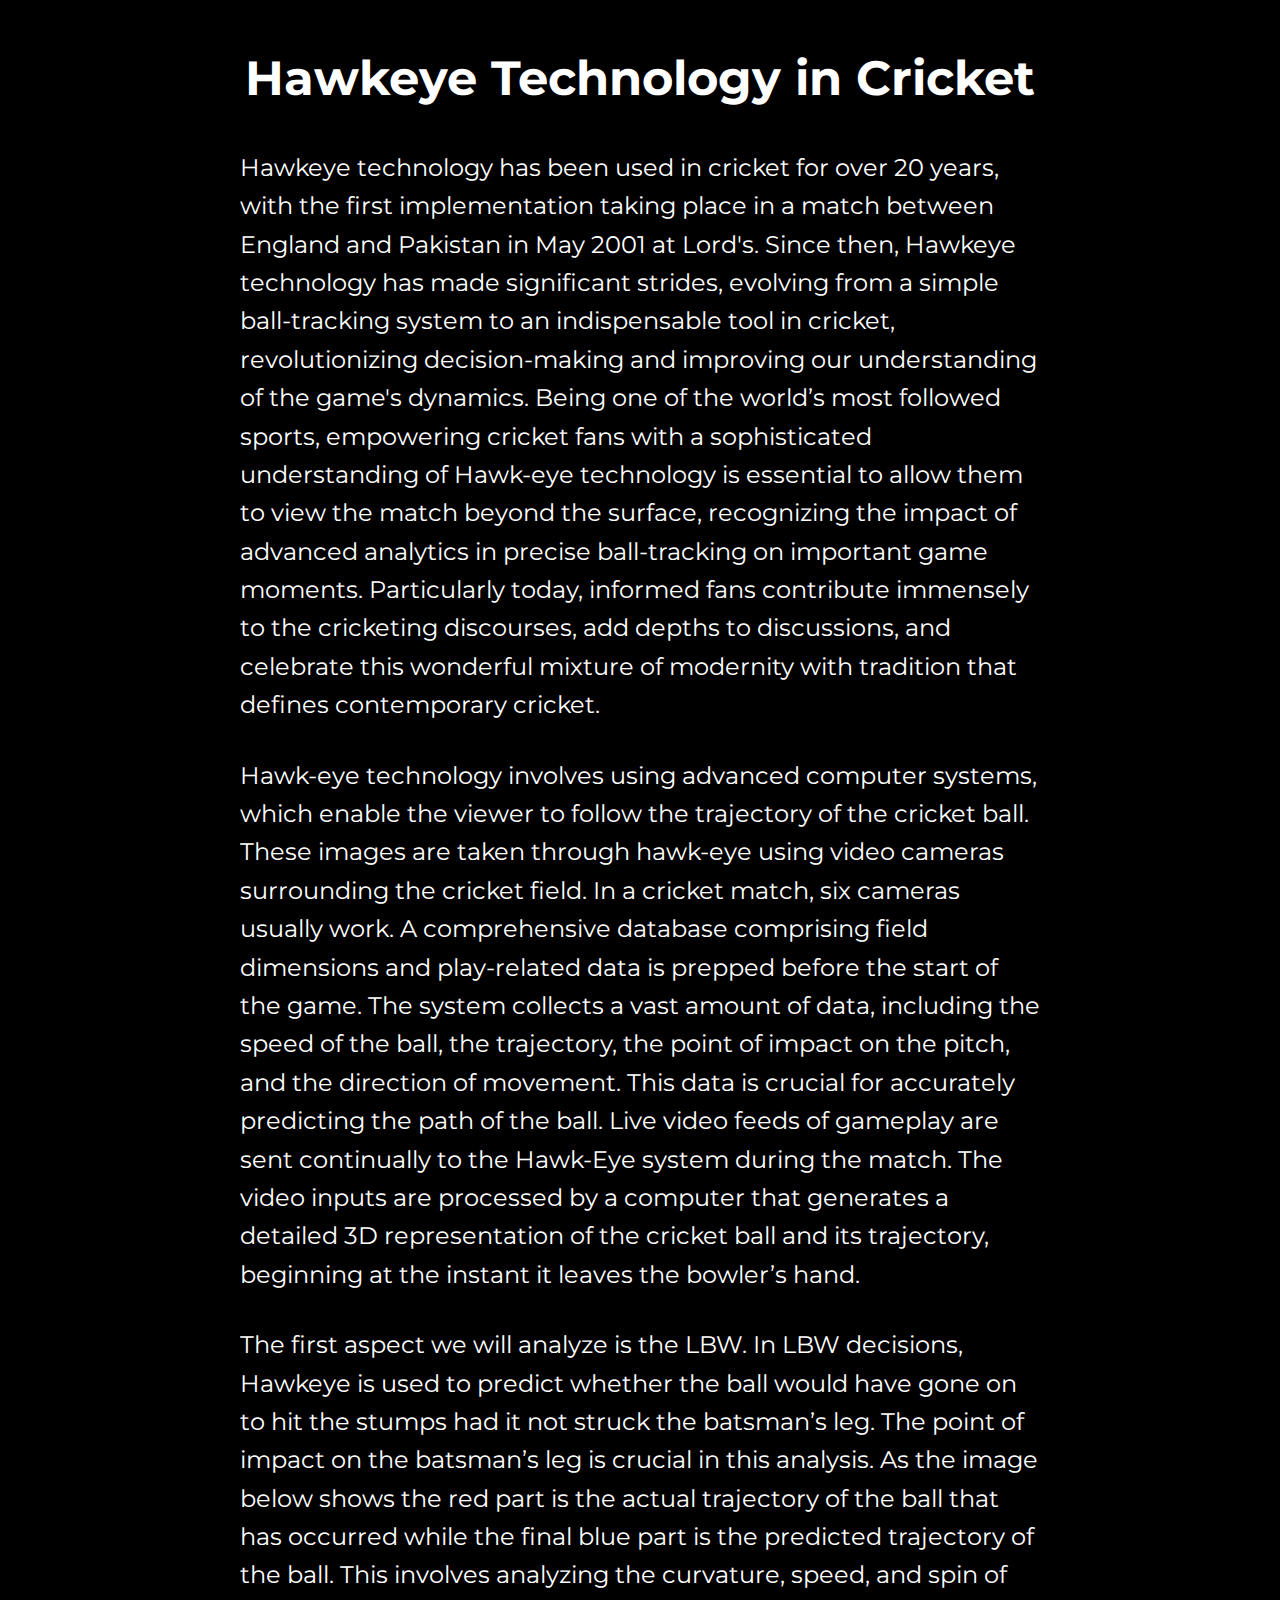
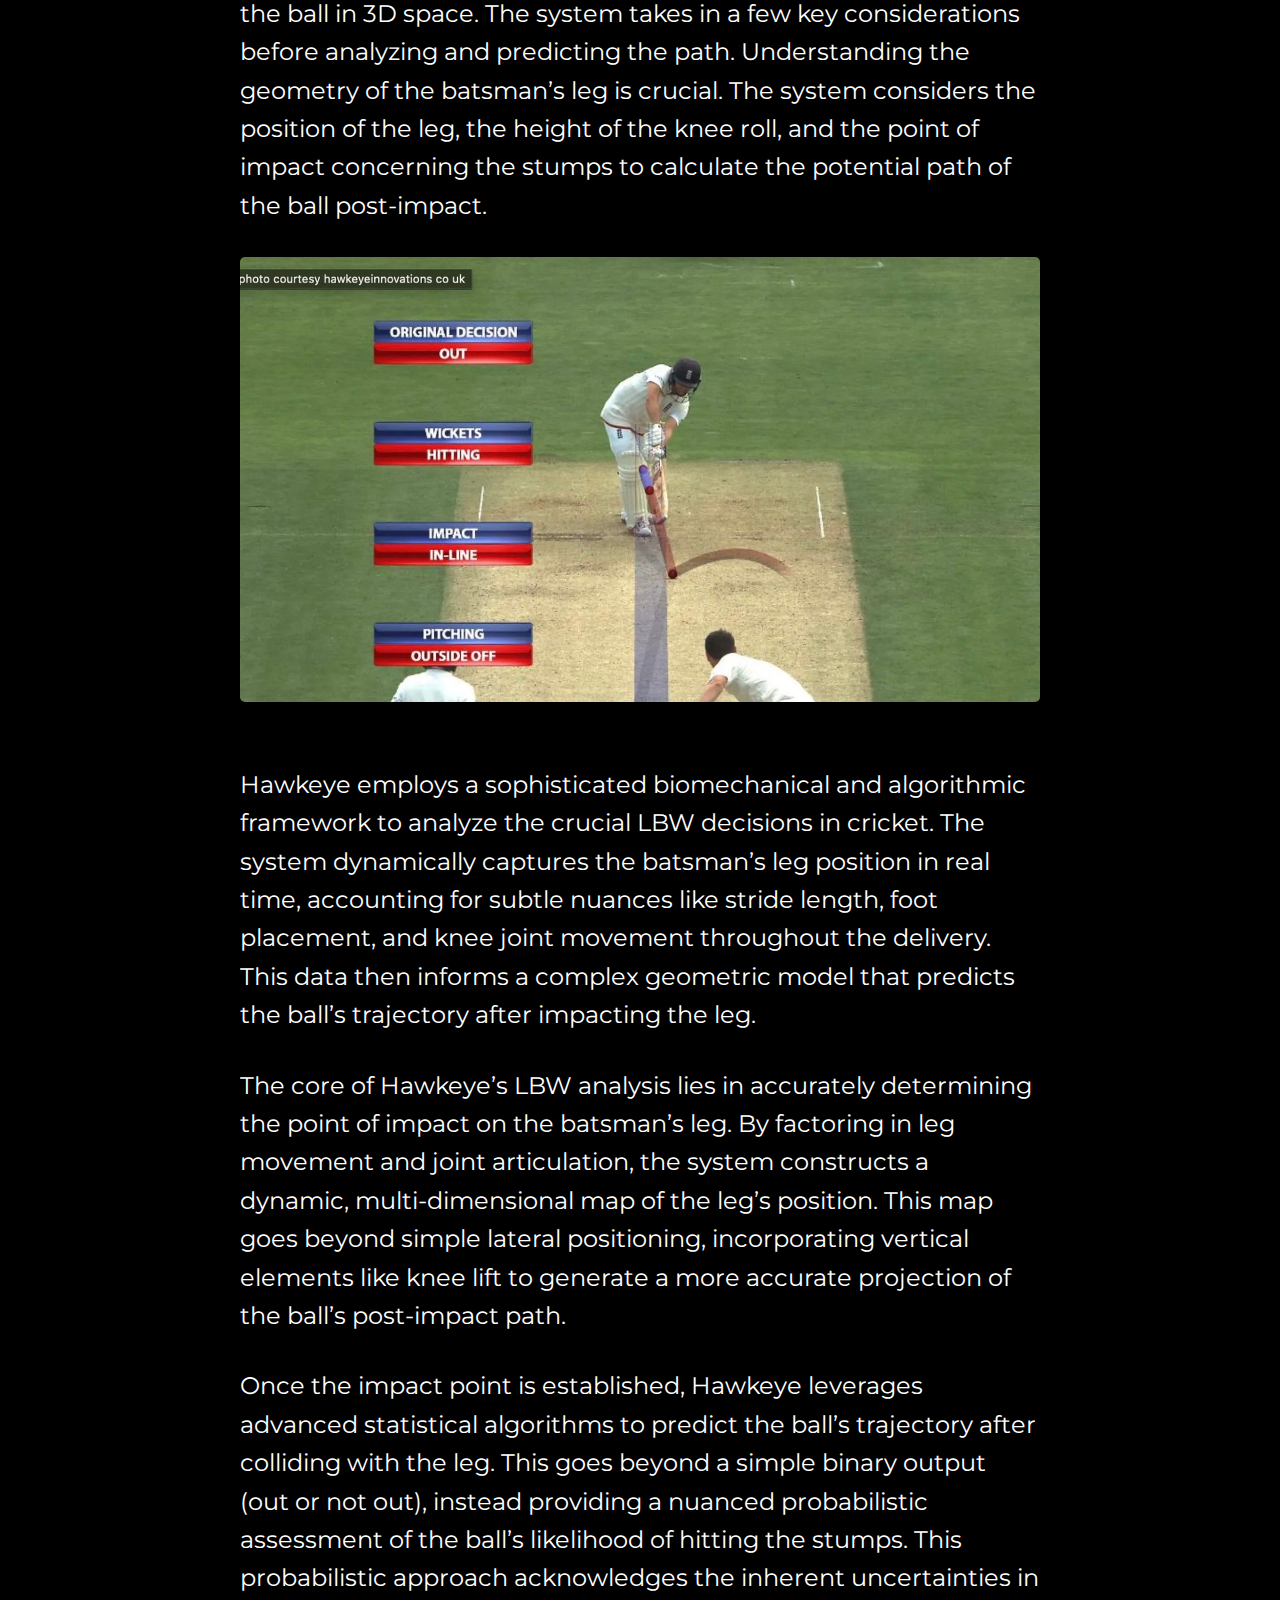
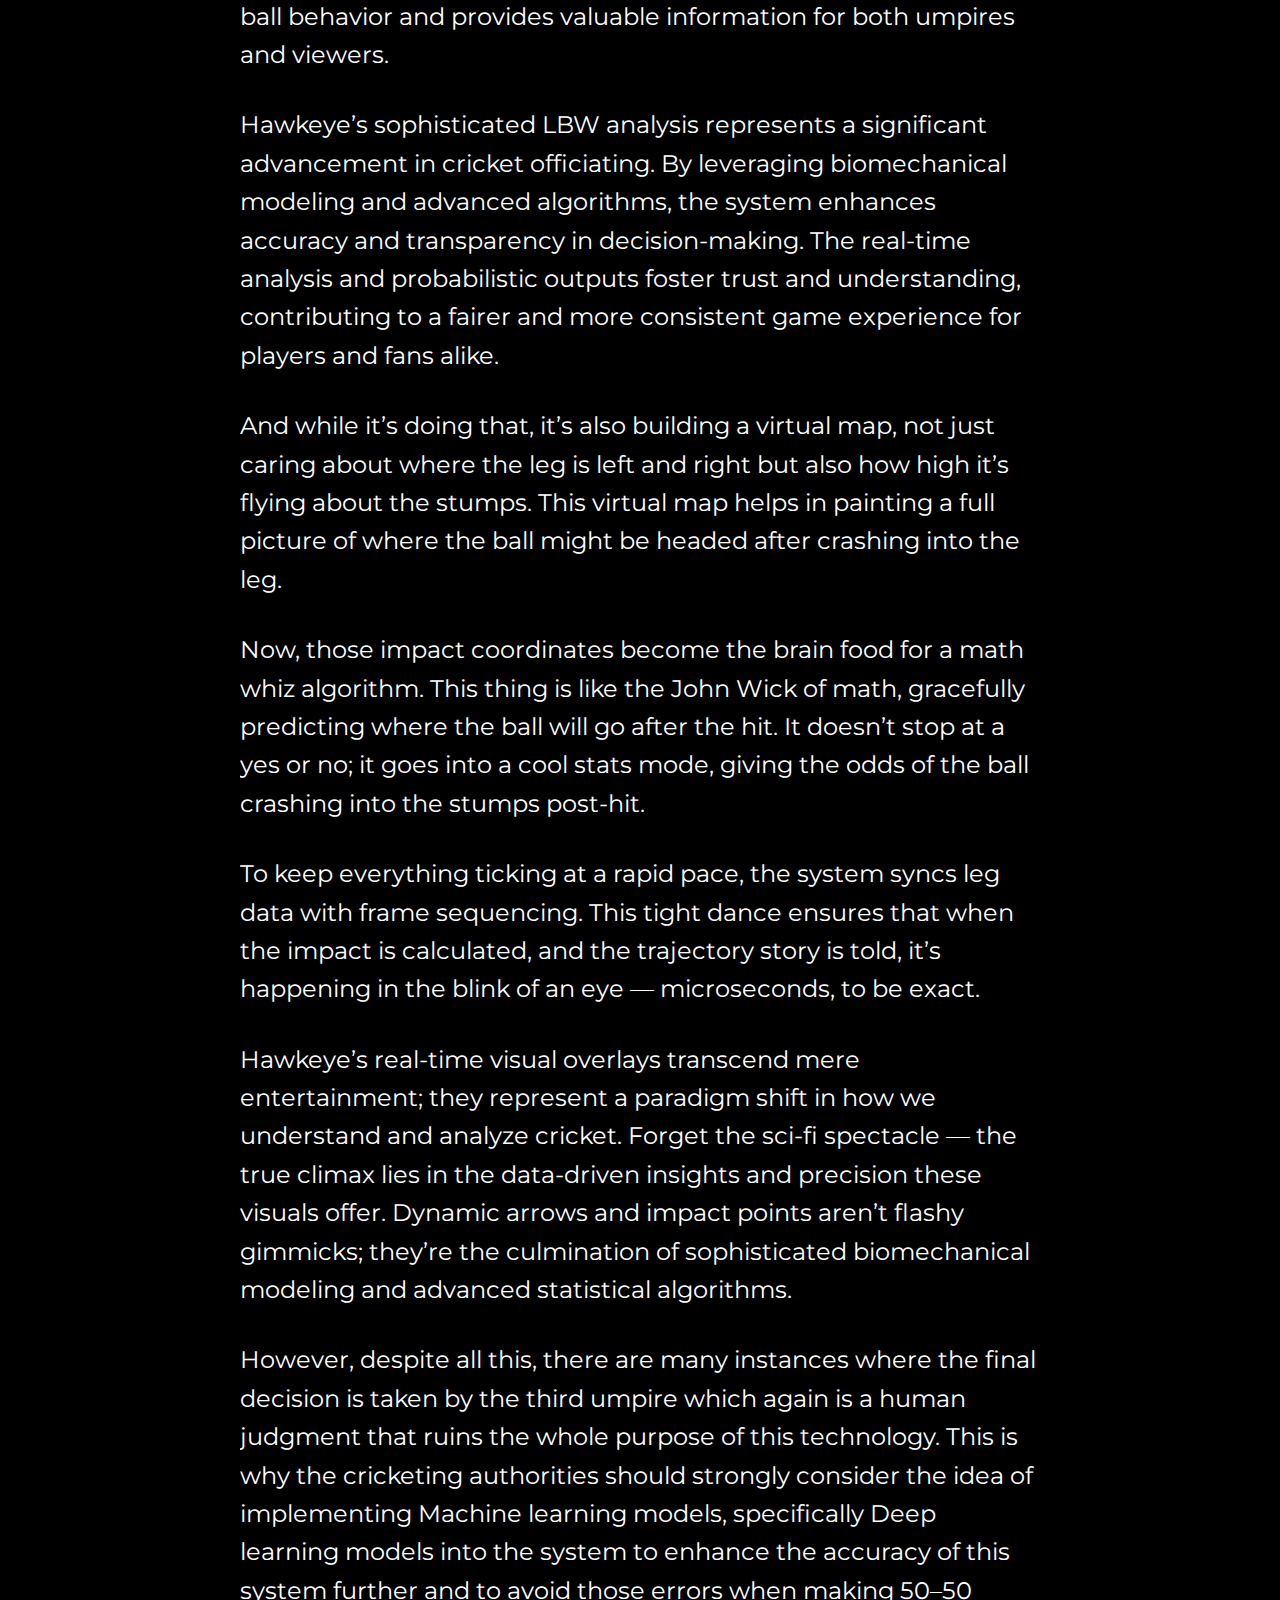
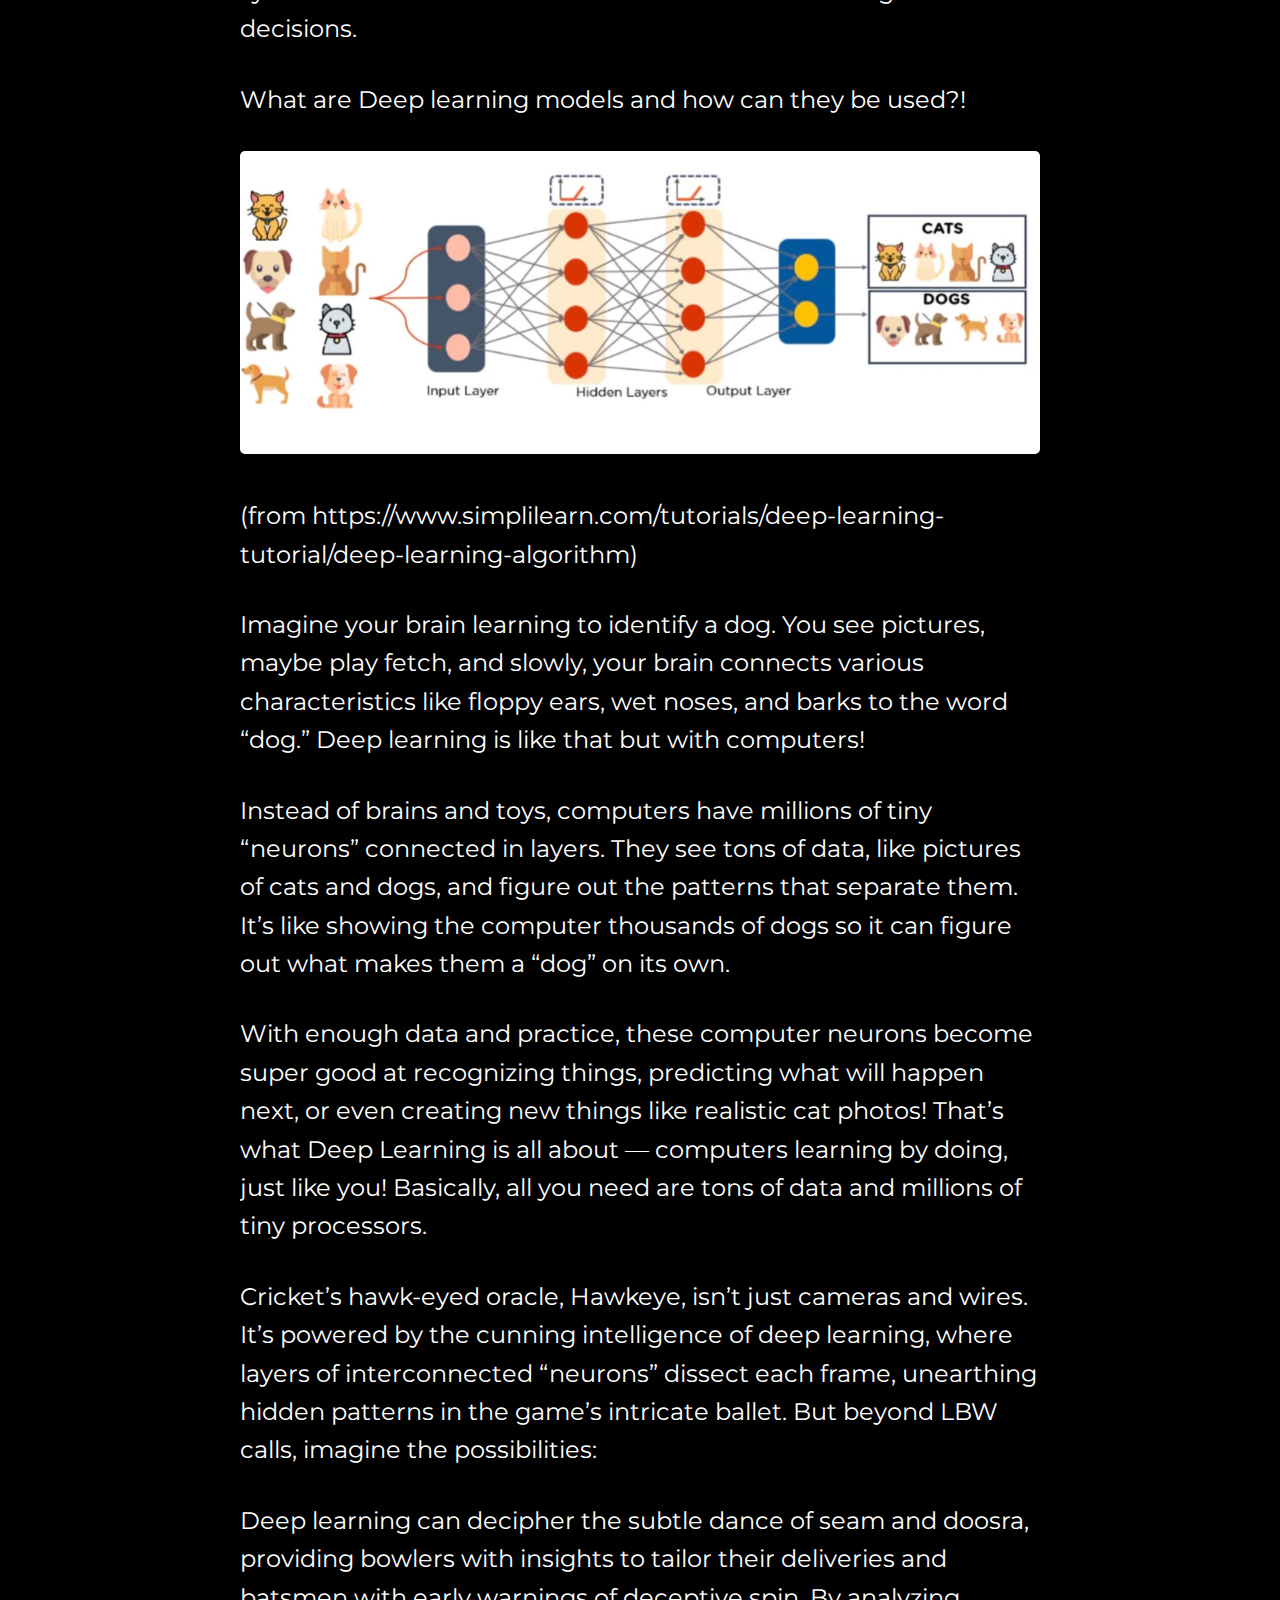
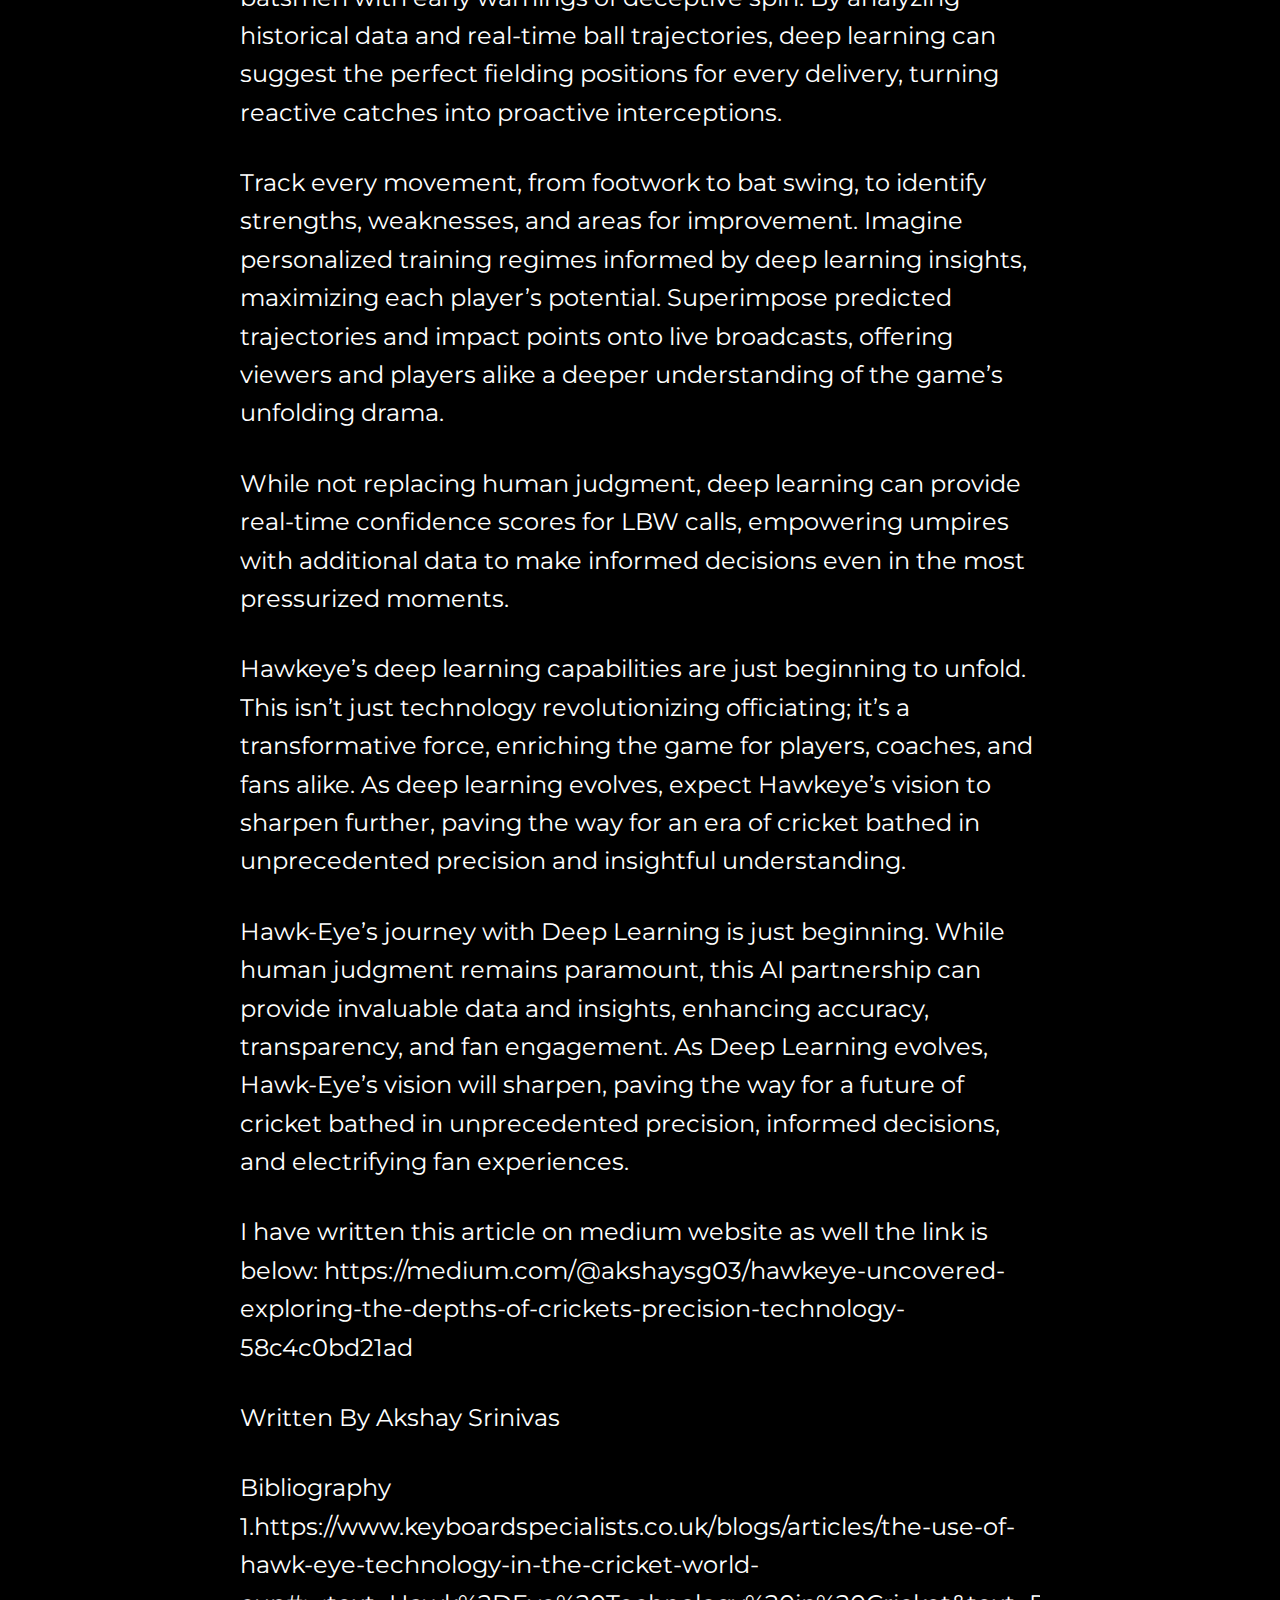
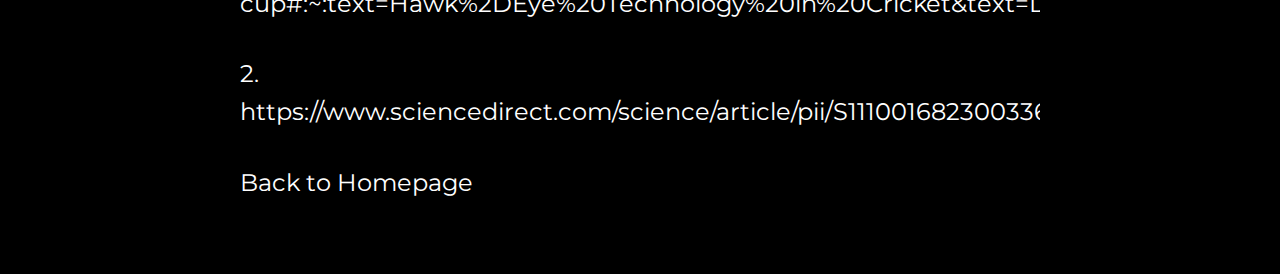
==== blog1.html @ d2155d33 "Add files via upload" ====
<!DOCTYPE html>
<html lang="en">
<head>
    <meta charset="UTF-8">
    <meta http-equiv="X-UA-Compatible" content="IE=edge">
    <meta name="viewport" content="width=device-width, initial-scale=1.0">
    <title>Blog 1: Hawkeye Technology in Cricket</title>
    <link rel="preconnect" href="https://fonts.googleapis.com">
    <link rel="preconnect" href="https://fonts.gstatic.com" crossorigin>
    <link href="https://fonts.googleapis.com/css2?family=Montserrat:ital,wght@0,100..900;1,100..900&display=swap"  rel="stylesheet">

    <link rel="stylesheet" href="/assets/css/style.2.css">
</head>
<body>
    <div class="container">
        <h1 class="headline headline-1">Hawkeye Technology in Cricket</h1>
        <p>
            Hawkeye technology has been  used in cricket for over 20 years, with the first implementation taking place in a match between England and Pakistan in May 2001 at Lord's. Since then, Hawkeye technology 
            has made significant strides, evolving from a simple ball-tracking system to an indispensable tool in cricket, revolutionizing decision-making and improving our understanding of the game's dynamics.
            Being one of the world’s most followed sports, empowering cricket fans with a sophisticated understanding of Hawk-eye technology is essential to allow them to view the match beyond the surface, recognizing the impact of advanced analytics in precise ball-tracking on important game moments. Particularly today, informed fans contribute immensely to the cricketing discourses, add depths to discussions, and celebrate this wonderful mixture of modernity with tradition that defines contemporary cricket.
        </p>
        <p>
            Hawk-eye technology involves using advanced computer systems, which enable the viewer to follow the trajectory of the cricket ball. These images are taken through hawk-eye using video cameras surrounding the cricket field. In a cricket match, six cameras usually work. A comprehensive database comprising field dimensions and play-related data is prepped before the start of the game. The system collects a vast amount of data, including the speed of the ball, the trajectory, the point of impact on the pitch, and the direction of movement. This data is crucial for accurately predicting the path of the ball. Live video feeds of gameplay are sent continually to the Hawk-Eye system during thе mаtch. The video inputs are processed by a computer that generates a detailed 3D representation of the cricket ball and its trajectory, beginning at the instant it leaves the bowler’s hand.
        </p>
        <p>
            The first aspect we will analyze is the LBW. In LBW decisions, Hawkeye is used to predict whether the ball would have gone on to hit the stumps had it not struck the batsman’s leg. The point of impact on the batsman’s leg is crucial in this analysis. As the image below shows the red part is the actual trajectory of the ball that has occurred while the final blue part is the predicted trajectory of the ball. This involves analyzing the curvature, speed, and spin of the ball in 3D space. The system takes in a few key considerations before analyzing and predicting the path. Understanding the geometry of the batsman’s leg is crucial. The system considers the position of the leg, the height of the knee roll, and the point of impact concerning the stumps to calculate the potential path of the ball post-impact.
        </p>
        <img src="/assets/images/hawkeye.jpeg" alt="Hawkeye Image 2" class="img-holder">
        <p>
            Hawkeye employs a sophisticated biomechanical and algorithmic framework to analyze the crucial LBW decisions in cricket. The system dynamically captures the batsman’s leg position in real time, accounting for subtle nuances like stride length, foot placement, and knee joint movement throughout the delivery. This data then informs a complex geometric model that predicts the ball’s trajectory after impacting the leg.
        </p>
        <p>
            The core of Hawkeye’s LBW analysis lies in accurately determining the point of impact on the batsman’s leg. By factoring in leg movement and joint articulation, the system constructs a dynamic, multi-dimensional map of the leg’s position. This map goes beyond simple lateral positioning, incorporating vertical elements like knee lift to generate a more accurate projection of the ball’s post-impact path.
        </p>
        <p>
                  
            Once the impact point is established, Hawkeye leverages advanced statistical algorithms to predict the ball’s trajectory after colliding with the leg. This goes beyond a simple binary output (out or not out), instead providing a nuanced probabilistic assessment of the ball’s likelihood of hitting the stumps. This probabilistic approach acknowledges the inherent uncertainties in ball behavior and provides valuable information for both umpires and viewers.
        </p>
        <p>
                        
            Hawkeye’s sophisticated LBW analysis represents a significant advancement in cricket officiating. By leveraging biomechanical modeling and advanced algorithms, the system enhances accuracy and transparency in decision-making. The real-time analysis and probabilistic outputs foster trust and understanding, contributing to a fairer and more consistent game experience for players and fans alike.
        </p>
        <p>
            And while it’s doing that, it’s also building a virtual map, not just caring about where the leg is left and right but also how high it’s flying about the stumps. This virtual map helps in painting a full picture of where the ball might be headed after crashing into the leg.
        </p>
        <p>
                        
            
            Now, those impact coordinates become the brain food for a math whiz algorithm. This thing is like the John Wick of math, gracefully predicting where the ball will go after the hit. It doesn’t stop at a yes or no; it goes into a cool stats mode, giving the odds of the ball crashing into the stumps post-hit.
        </p>
        <p>
            To keep everything ticking at a rapid pace, the system syncs leg data with frame sequencing. This tight dance ensures that when the impact is calculated, and the trajectory story is told, it’s happening in the blink of an eye — microseconds, to be exact.
        </p>
        <p>
            Hawkeye’s real-time visual overlays transcend mere entertainment; they represent a paradigm shift in how we understand and analyze cricket. Forget the sci-fi spectacle — the true climax lies in the data-driven insights and precision these visuals offer. Dynamic arrows and impact points aren’t flashy gimmicks; they’re the culmination of sophisticated biomechanical modeling and advanced statistical algorithms.
        </p>
        <p>      
            However, despite all this, there are many instances where the final decision is taken by the third umpire which again is a human judgment that ruins the whole purpose of this technology. This is why the cricketing authorities should strongly consider the idea of implementing Machine learning models, specifically Deep learning models into the system to enhance the accuracy of this system further and to avoid those errors when making 50–50 decisions.
        </p>
        <p>
            What are Deep learning models and how can they be used?!
        </p>
        <p>
            <img src="/assets/images/deeplearning.jpeg" alt="" class="src">
            (from https://www.simplilearn.com/tutorials/deep-learning-tutorial/deep-learning-algorithm) 
        </p>
        <p>
            Imagine your brain learning to identify a dog. You see pictures, maybe play fetch, and slowly, your brain connects various characteristics like floppy ears, wet noses, and barks to the word “dog.” Deep learning is like that but with computers!
        </p>
        <p>
            Instead of brains and toys, computers have millions of tiny “neurons” connected in layers. They see tons of data, like pictures of cats and dogs, and figure out the patterns that separate them. It’s like showing the computer thousands of dogs so it can figure out what makes them a “dog” on its own.
        </p>    
        <p>
            With enough data and practice, these computer neurons become super good at recognizing things, predicting what will happen next, or even creating new things like realistic cat photos! That’s what Deep Learning is all about — computers learning by doing, just like you! Basically, all you need are tons of data and millions of tiny processors.
        </p>
        <p>
            Cricket’s hawk-eyed oracle, Hawkeye, isn’t just cameras and wires. It’s powered by the cunning intelligence of deep learning, where layers of interconnected “neurons” dissect each frame, unearthing hidden patterns in the game’s intricate ballet. But beyond LBW calls, imagine the possibilities:

        </p>
        <p>
            Deep learning can decipher the subtle dance of seam and doosra, providing bowlers with insights to tailor their deliveries and batsmen with early warnings of deceptive spin. By analyzing historical data and real-time ball trajectories, deep learning can suggest the perfect fielding positions for every delivery, turning reactive catches into proactive interceptions.
        </p>
        <p>
            Track every movement, from footwork to bat swing, to identify strengths, weaknesses, and areas for improvement. Imagine personalized training regimes informed by deep learning insights, maximizing each player’s potential. Superimpose predicted trajectories and impact points onto live broadcasts, offering viewers and players alike a deeper understanding of the game’s unfolding drama.

        </p>
        <p>
            While not replacing human judgment, deep learning can provide real-time confidence scores for LBW calls, empowering umpires with additional data to make informed decisions even in the most pressurized moments.

        </p>
        <p>
            Hawkeye’s deep learning capabilities are just beginning to unfold. This isn’t just technology revolutionizing officiating; it’s a transformative force, enriching the game for players, coaches, and fans alike. As deep learning evolves, expect Hawkeye’s vision to sharpen further, paving the way for an era of cricket bathed in unprecedented precision and insightful understanding.
        </p>
        <p>
            Hawk-Eye’s journey with Deep Learning is just beginning. While human judgment remains paramount, this AI partnership can provide invaluable data and insights, enhancing accuracy, transparency, and fan engagement. As Deep Learning evolves, Hawk-Eye’s vision will sharpen, paving the way for a future of cricket bathed in unprecedented precision, informed decisions, and electrifying fan experiences.

        </p>
        <p>
            I have written this article on medium website as well the link is below:
            <a href="https://medium.com/@akshaysg03/hawkeye-uncovered-exploring-the-depths-of-crickets-precision-technology-58c4c0bd21ad">
              https://medium.com/@akshaysg03/hawkeye-uncovered-exploring-the-depths-of-crickets-precision-technology-58c4c0bd21ad
            </a>
        <p>
            Written By Akshay Srinivas
        </p>
        <p>
            Bibliography
            <a href="https://www.keyboardspecialists.co.uk/blogs/articles/the-use-of-hawk-eye-technology-in-the-cricket-world-cup#:~:text=Hawk%2DEye%20Technology%20in%20Cricket&text=Designed%20to%20trace%20the%20ball's,its%20incredible%20precision%20and%20movement.">
            1.https://www.keyboardspecialists.co.uk/blogs/articles/the-use-of-hawk-eye-technology-in-the-cricket-world-cup#:~:text=Hawk%2DEye%20Technology%20in%20Cricket&text=Designed%20to%20trace%20the%20ball's,its%20incredible%20precision%20and%20movement.
            </a>
        </p>
        <p>
            <a href="https://www.sciencedirect.com/science/article/pii/S1110016823003368">
             2. https://www.sciencedirect.com/science/article/pii/S1110016823003368
            </a>
        </p>
        <p>
            <a href="index.html" class="class">Back to Homepage</a>
        </p>


                
              
              
            
            
            
            
            
            
            
            
           
            
            
            
            

            
            
        
        
        


           

            

            

           
            

            

    </div>
</body>
</html>
---- assets/css/style.2.css ----
body {
    background-color: #000;
    color: #fff;
    font-family: 'Montserrat', sans-serif;
    line-height: 1.6;
    padding: 2rem;
  }
  
  .container {
    max-width: 800px;
    margin: 0 auto;
    overflow: hidden;
  }
  
  .headline {
    font-size: 3rem;
    margin-top: 0;
    margin-bottom: 2rem;
    text-align: center;
  }
  
  p {
    font-size: 1.5rem;
    margin-bottom: 2rem;
  }
  
  a {
    color: #fff;
    text-decoration: none;
  }
  
  a:hover {
    text-decoration: underline;
  }
  
  img {
    max-width: 100%;
    height: auto;
    margin-bottom: 2rem;
    border-radius: 5px;
    box-shadow: 0 2px 4px rgba(0, 0, 0, 0.1);
  }
  
  .img-holder {
    text-align: center;
  }
  
  @media screen and (max-width: 768px) {
    .headline {
      font-size: 2rem;
    }
  
    p {
      font-size: 1.2rem;
    }
  }
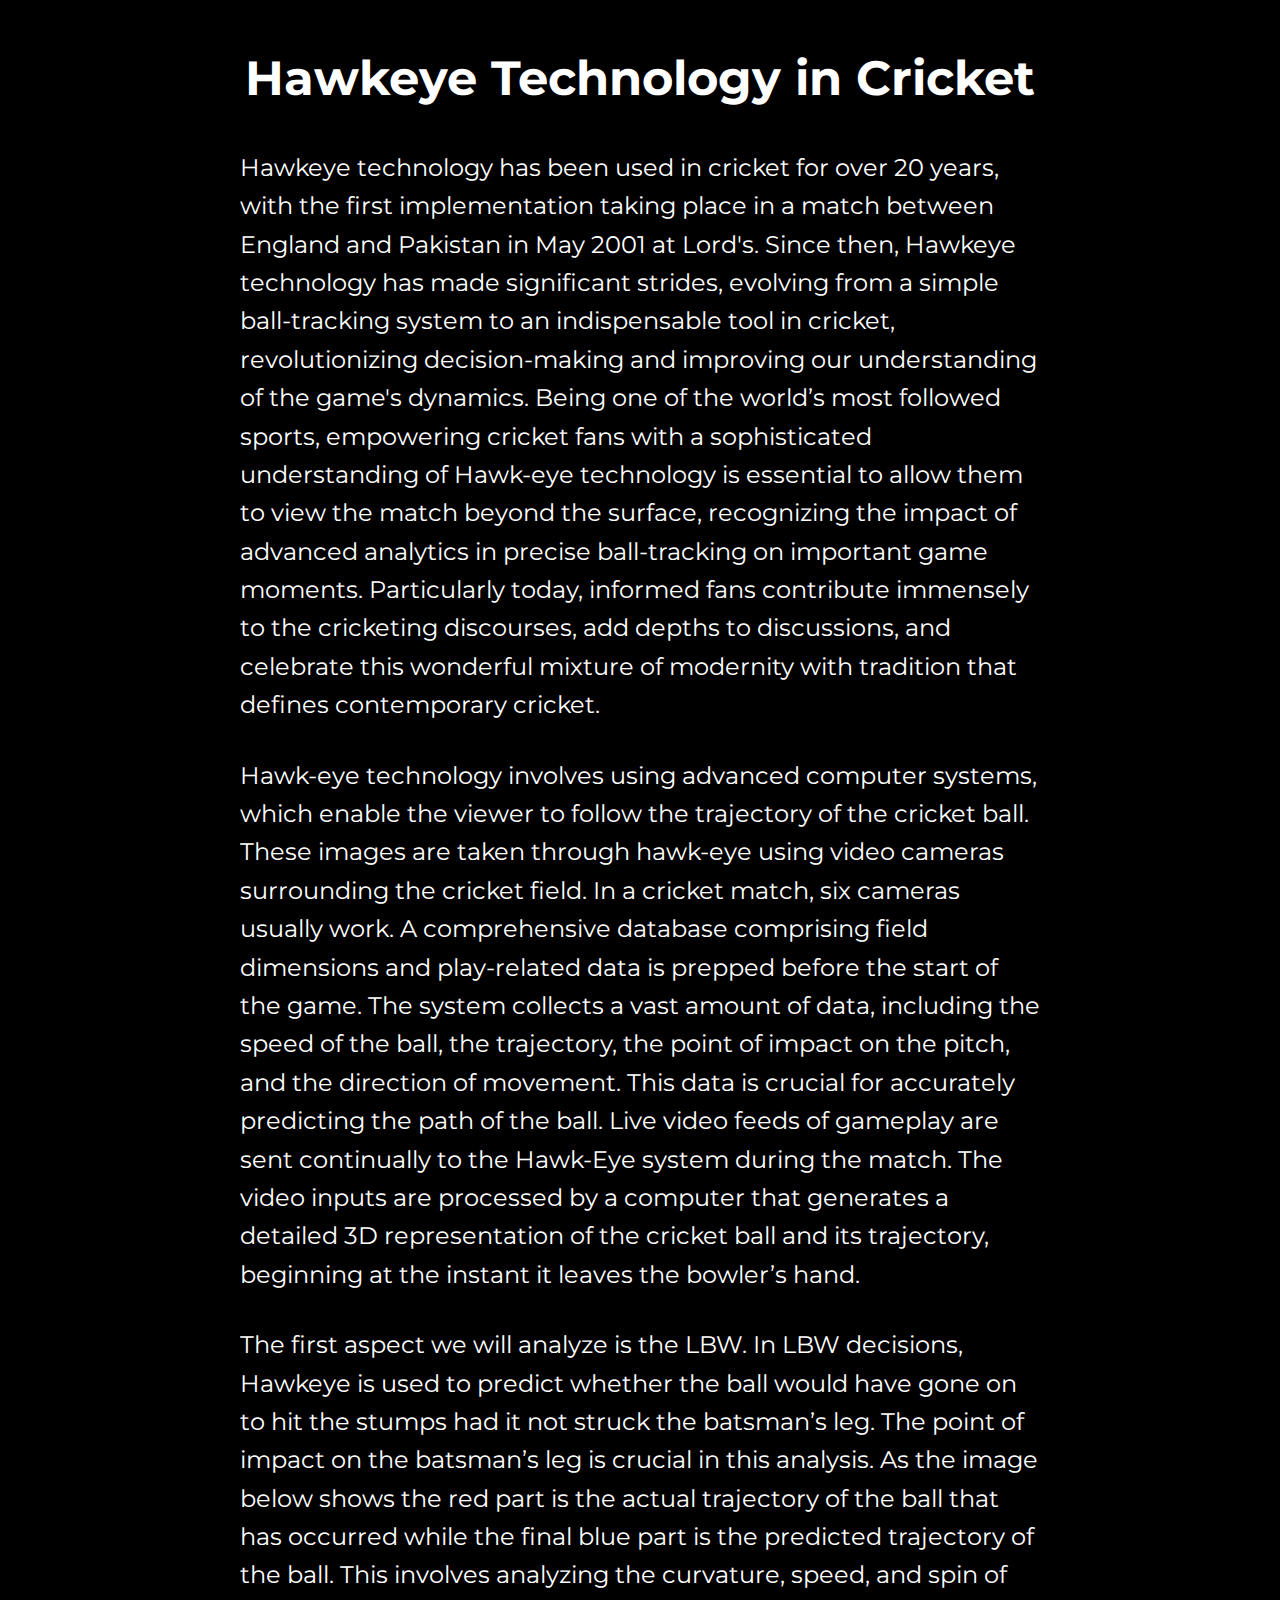
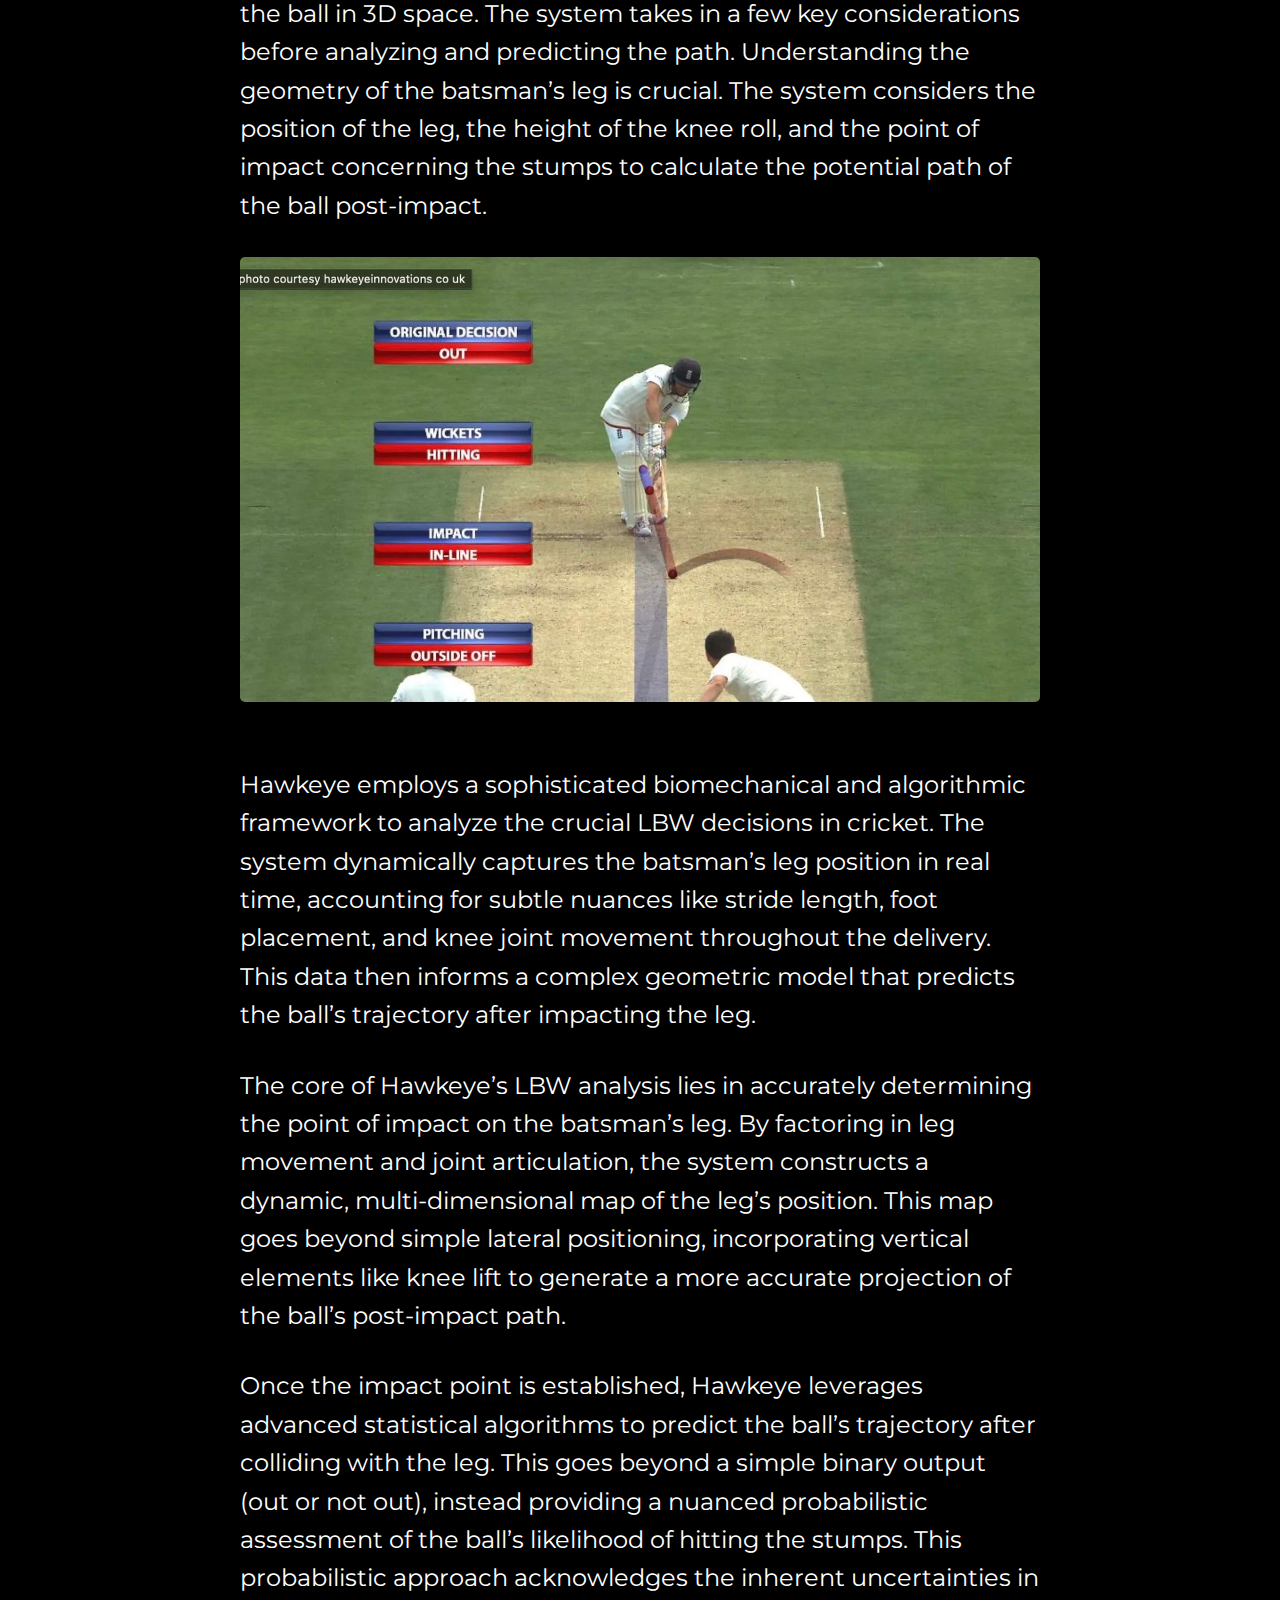
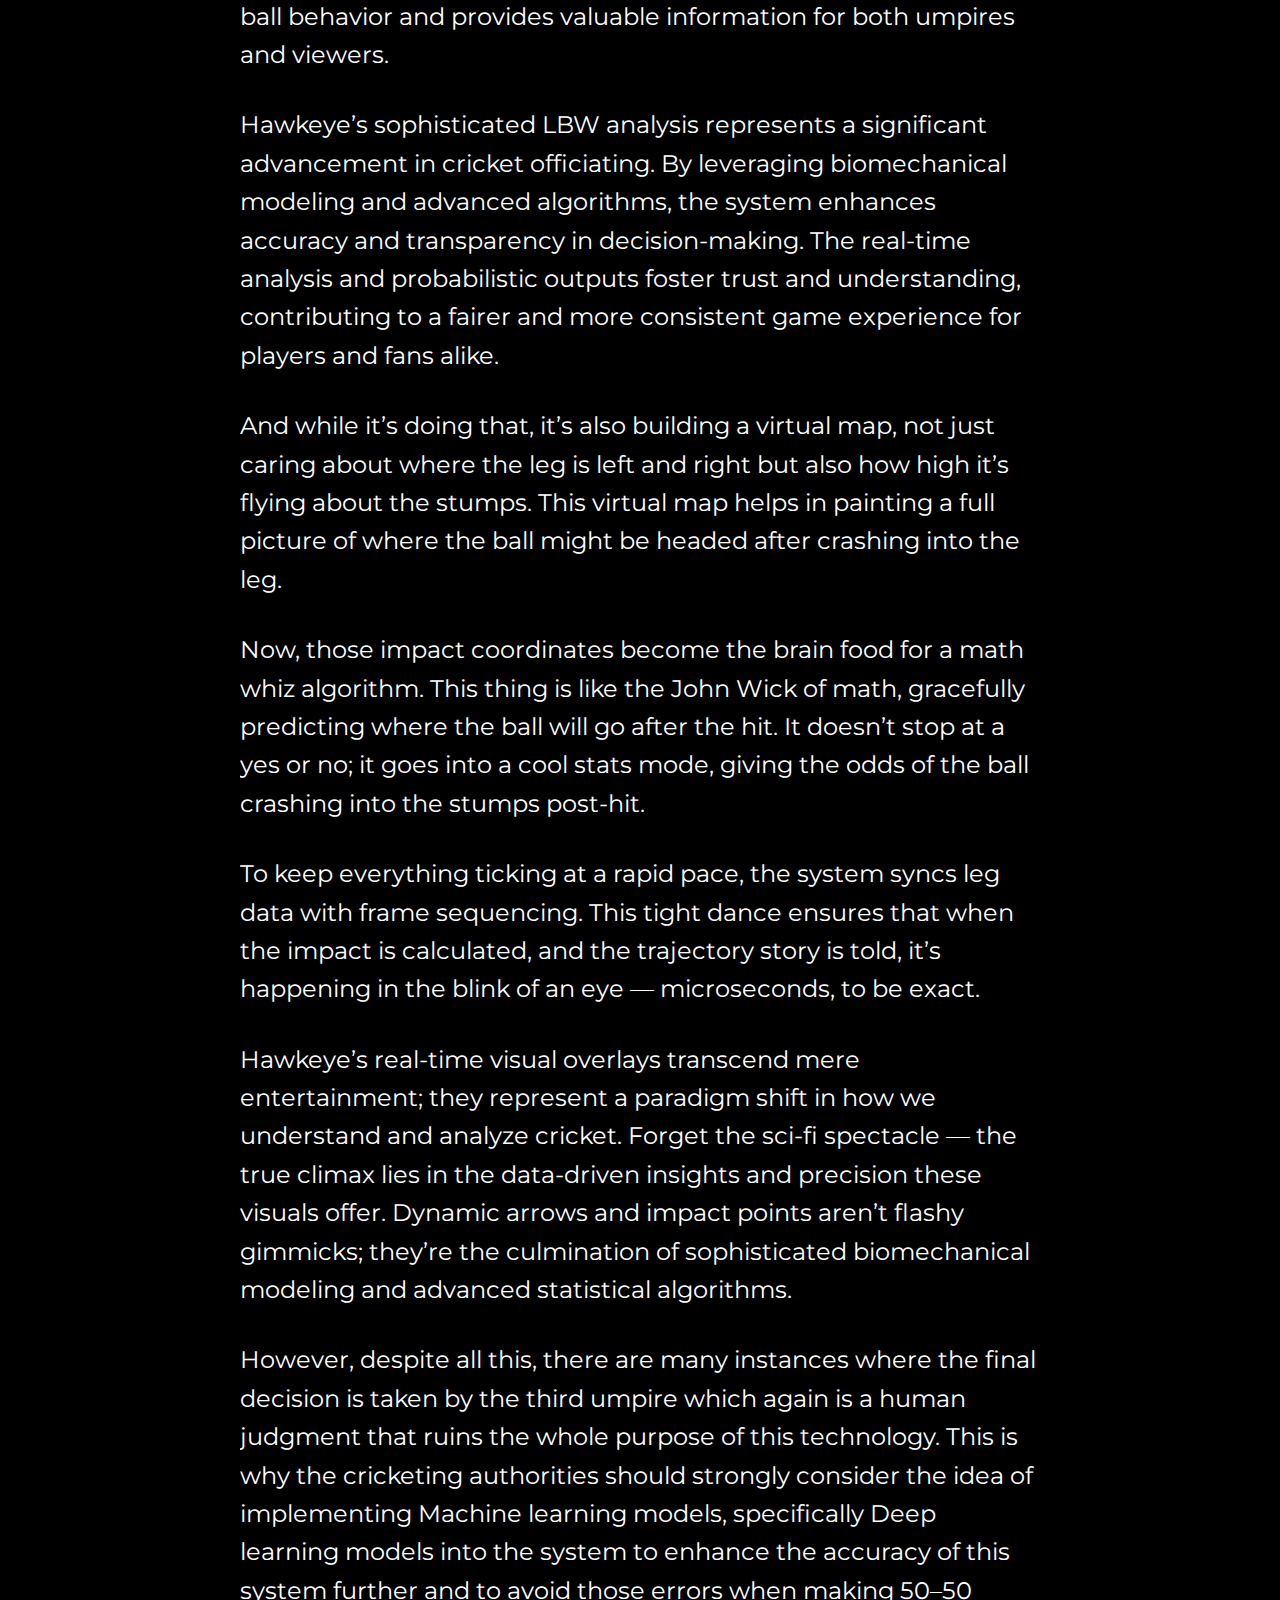
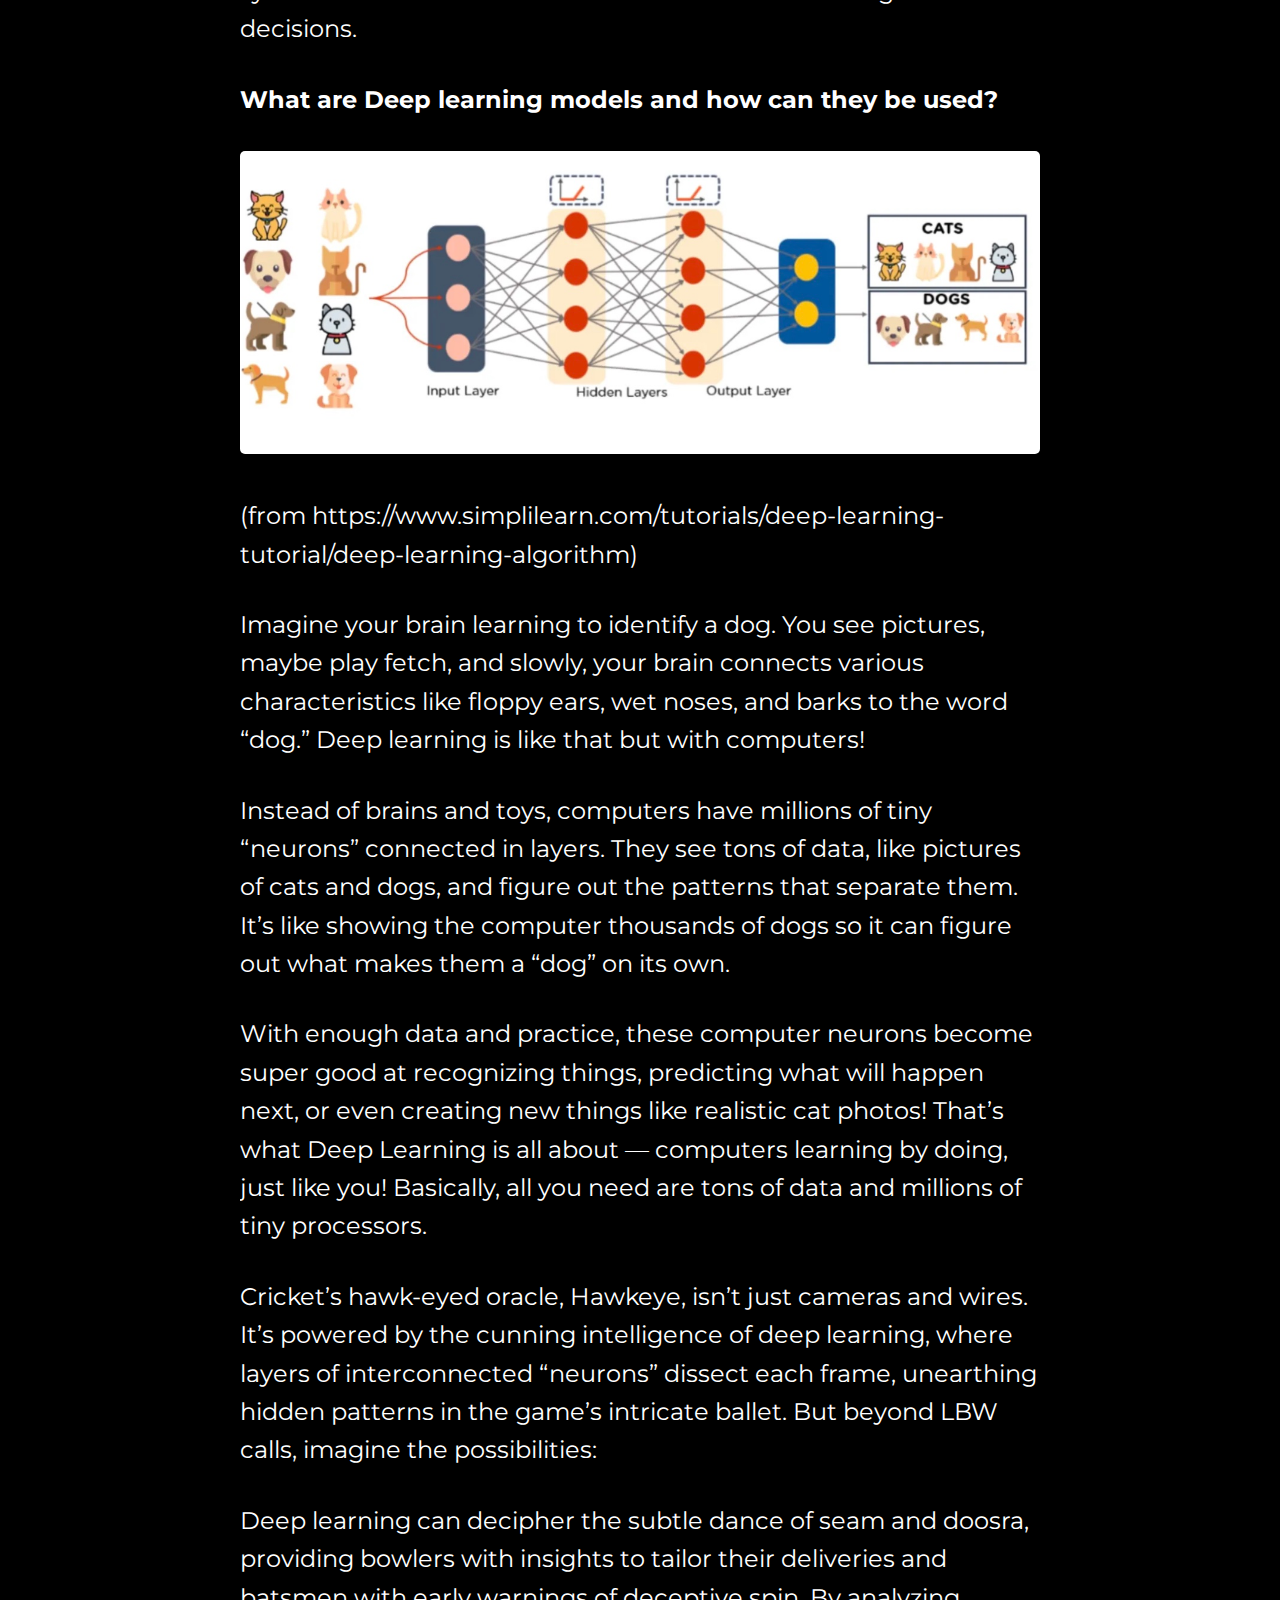
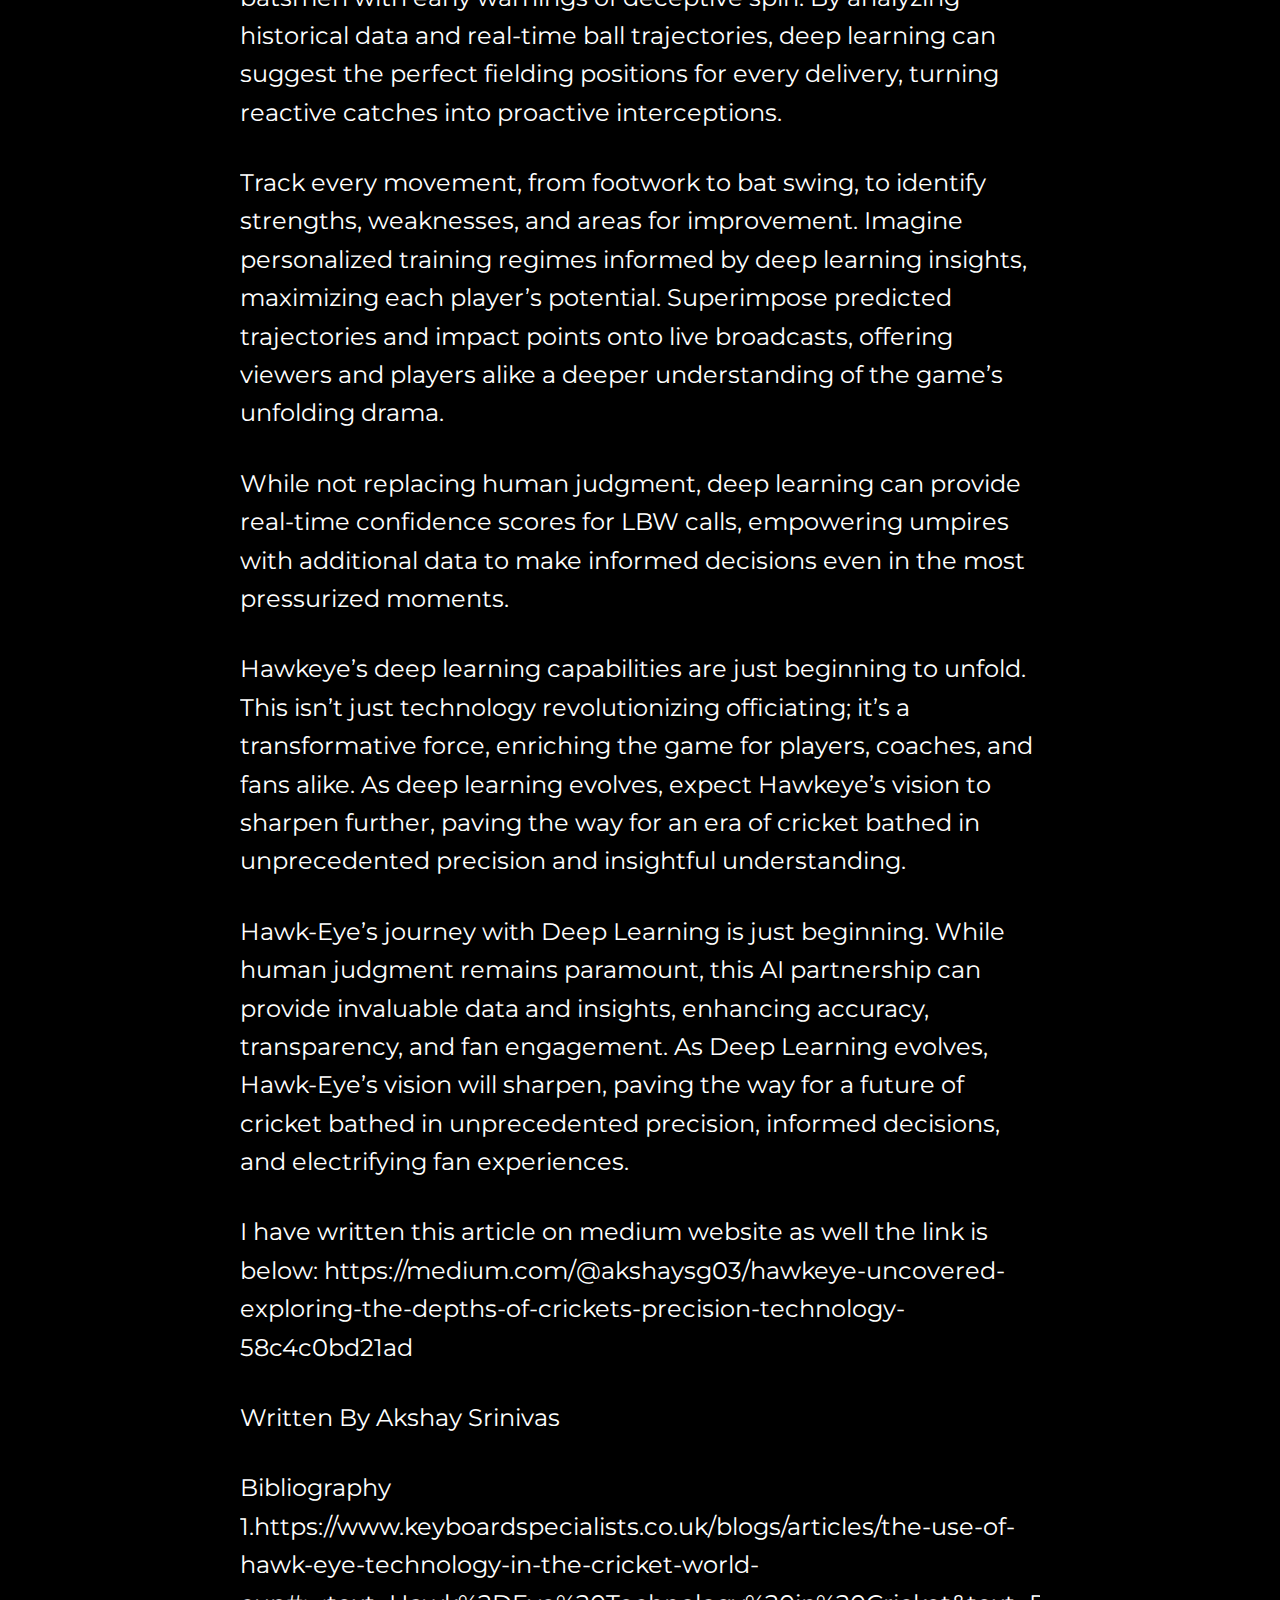
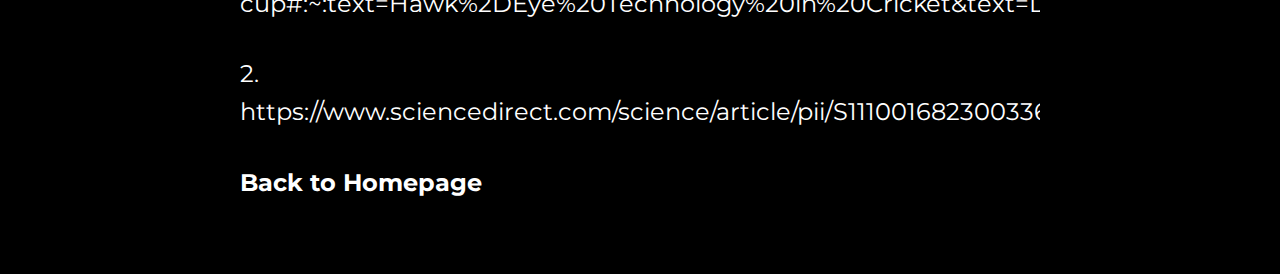
==== commit 18b666ba: "Update blog1.html" ====
--- a/blog1.html
+++ b/blog1.html
@@ -9,7 +9,7 @@
     <link rel="preconnect" href="https://fonts.gstatic.com" crossorigin>
     <link href="https://fonts.googleapis.com/css2?family=Montserrat:ital,wght@0,100..900;1,100..900&display=swap"  rel="stylesheet">
 
-    <link rel="stylesheet" href="/assets/css/style.2.css">
+    <link rel="stylesheet" href="./assets/css/style.2.css">
 </head>
 <body>
     <div class="container">
@@ -25,7 +25,7 @@
         <p>
             The first aspect we will analyze is the LBW. In LBW decisions, Hawkeye is used to predict whether the ball would have gone on to hit the stumps had it not struck the batsman’s leg. The point of impact on the batsman’s leg is crucial in this analysis. As the image below shows the red part is the actual trajectory of the ball that has occurred while the final blue part is the predicted trajectory of the ball. This involves analyzing the curvature, speed, and spin of the ball in 3D space. The system takes in a few key considerations before analyzing and predicting the path. Understanding the geometry of the batsman’s leg is crucial. The system considers the position of the leg, the height of the knee roll, and the point of impact concerning the stumps to calculate the potential path of the ball post-impact.
         </p>
-        <img src="/assets/images/hawkeye.jpeg" alt="Hawkeye Image 2" class="img-holder">
+        <img src="./assets/images/hawkeye.jpeg" alt="Hawkeye Image 2" class="img-holder">
         <p>
             Hawkeye employs a sophisticated biomechanical and algorithmic framework to analyze the crucial LBW decisions in cricket. The system dynamically captures the batsman’s leg position in real time, accounting for subtle nuances like stride length, foot placement, and knee joint movement throughout the delivery. This data then informs a complex geometric model that predicts the ball’s trajectory after impacting the leg.
         </p>
@@ -58,10 +58,10 @@
             However, despite all this, there are many instances where the final decision is taken by the third umpire which again is a human judgment that ruins the whole purpose of this technology. This is why the cricketing authorities should strongly consider the idea of implementing Machine learning models, specifically Deep learning models into the system to enhance the accuracy of this system further and to avoid those errors when making 50–50 decisions.
         </p>
         <p>
-            What are Deep learning models and how can they be used?!
+           <strong>What are Deep learning models and how can they be used?</strong> 
         </p>
         <p>
-            <img src="/assets/images/deeplearning.jpeg" alt="" class="src">
+            <img src="./assets/images/deeplearning.jpeg" alt="" class="src">
             (from https://www.simplilearn.com/tutorials/deep-learning-tutorial/deep-learning-algorithm) 
         </p>
         <p>
@@ -114,10 +114,9 @@
              2. https://www.sciencedirect.com/science/article/pii/S1110016823003368
             </a>
         </p>
-        <p>
-            <a href="index.html" class="class">Back to Homepage</a>
-        </p>
-
+       <p>
+    <a href="index.html" class="class"><strong>Back to Homepage</strong></a>
+       </p>
 
                 
               
@@ -156,4 +155,4 @@
 
     </div>
 </body>
-</html>+</html>
